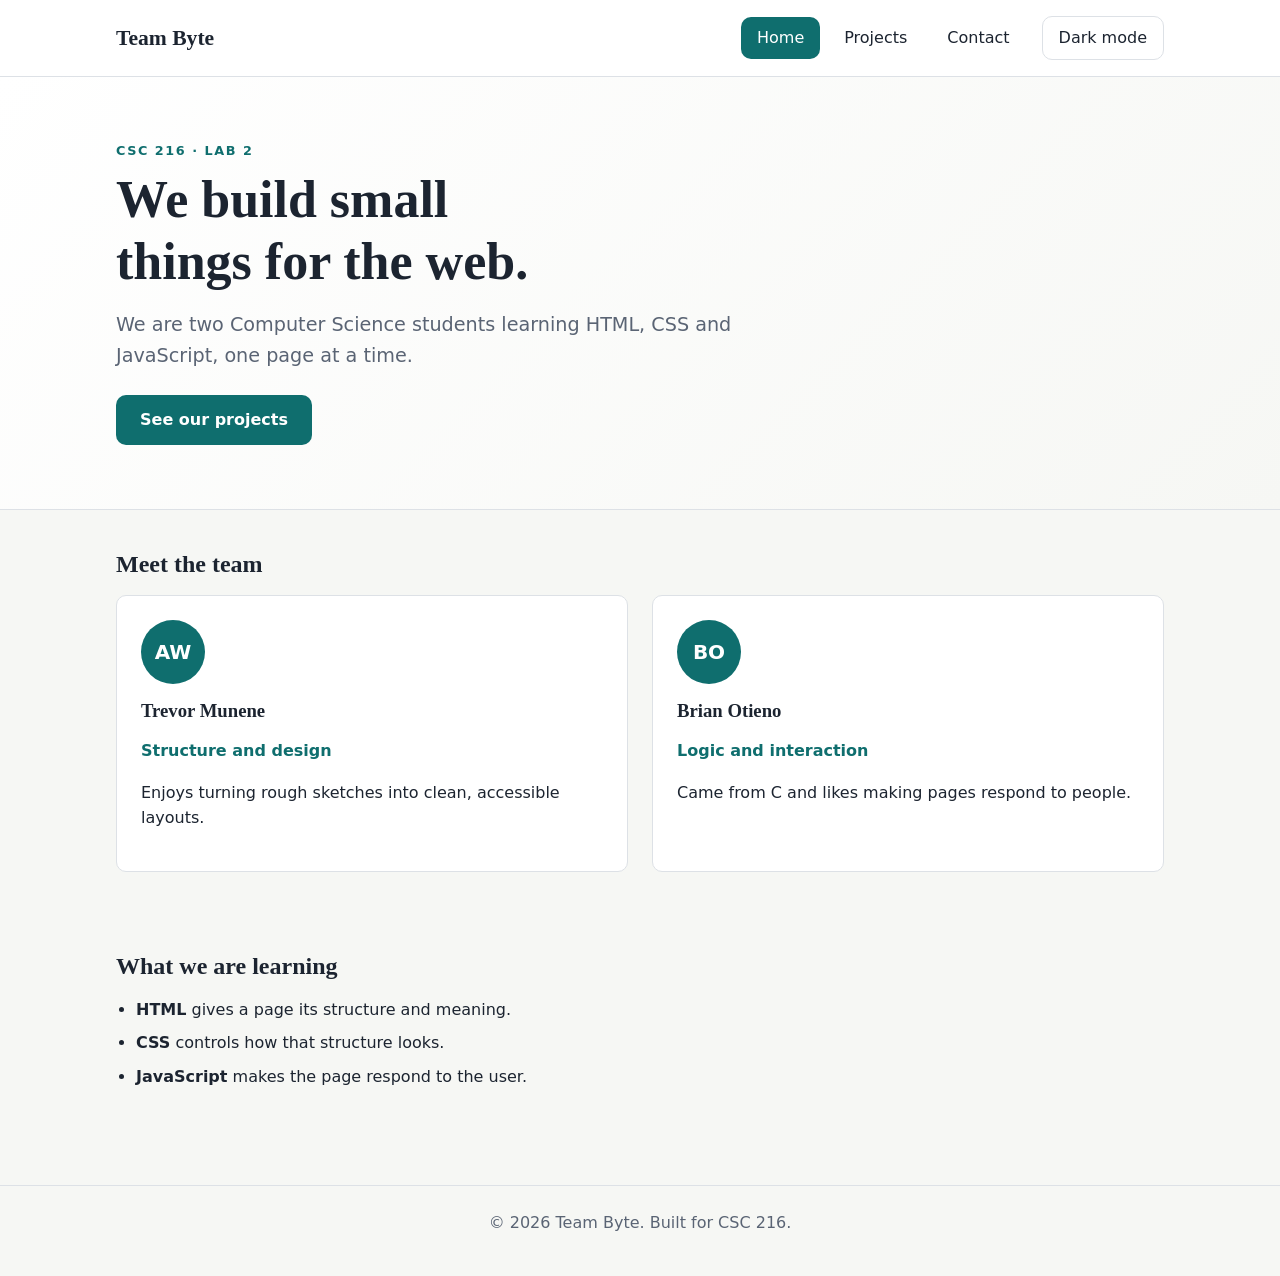
==== index.html @ 0a43c75d "set up the project" ====
<!doctype html>
<html lang="en">
  <head>
    <meta charset="UTF-8" />
    <meta name="viewport" content="width=device-width, initial-scale=1.0" />
    <meta
      name="description"
      content="Team Byte: a CSC 216 web development pair."
    />
    <title>Home | Team Byte</title>
    <link rel="stylesheet" href="css/styles.css" />
    <script src="js/script.js" defer></script>
  </head>
  <body>
    <a class="skip-link" href="#main">Skip to main content</a>

    <header class="site-header">
      <div class="container header-inner">
        <a class="logo" href="index.html">Team Byte</a>
        <button
          class="nav-toggle"
          type="button"
          aria-expanded="false"
          aria-controls="site-nav"
        >
          Menu
        </button>
        <nav id="site-nav" class="site-nav" aria-label="Main">
          <ul>
            <li><a href="index.html" aria-current="page">Home</a></li>
            <li><a href="project.html">Projects</a></li>
            <li><a href="contact.html">Contact</a></li>
          </ul>
        </nav>
        <button class="theme-toggle" type="button" aria-pressed="false">
          Dark mode
        </button>
      </div>
    </header>

    <main id="main">
      <section class="hero">
        <div class="container">
          <p class="eyebrow">CSC 216 · Lab 2</p>
          <h1>We build small things for the web.</h1>
          <p class="lead">
            We are two Computer Science students learning HTML, CSS and
            JavaScript, one page at a time.
          </p>
          <a class="button" href="project.html">See our projects</a>
        </div>
      </section>

      <section class="container section" aria-labelledby="team-heading">
        <h2 id="team-heading">Meet the team</h2>
        <div class="team-grid">
          <article class="card">
            <div class="avatar" aria-hidden="true">AW</div>
            <h3>Trevor Munene</h3>
            <p class="role">Structure and design</p>
            <p>Enjoys turning rough sketches into clean, accessible layouts.</p>
          </article>
          <article class="card">
            <div class="avatar" aria-hidden="true">BO</div>
            <h3>Brian Otieno</h3>
            <p class="role">Logic and interaction</p>
            <p>Came from C and likes making pages respond to people.</p>
          </article>
        </div>
      </section>

      <section class="container section" aria-labelledby="learning-heading">
        <h2 id="learning-heading">What we are learning</h2>
        <ul class="skill-list">
          <li><strong>HTML</strong> gives a page its structure and meaning.</li>
          <li><strong>CSS</strong> controls how that structure looks.</li>
          <li>
            <strong>JavaScript</strong> makes the page respond to the user.
          </li>
        </ul>
      </section>
    </main>

    <footer class="site-footer">
      <div class="container">
        <p>© <span id="year">2026</span> Team Byte. Built for CSC 216.</p>
      </div>
    </footer>
  </body>
</html>
---- css/styles.css ----
/* =====================================================
   Team website stylesheet (CSC 216, Lab 2)
   One file styles every page on the site.
   ===================================================== */

/* ---------- 1. Design tokens ---------- */
:root {
  --color-bg: #f6f7f4;
  --color-surface: #ffffff;
  --color-text: #1c2430;
  --color-muted: #5a6474;
  --color-primary: #0f6e6e;
  --color-primary-dark: #0a5050;
  --color-on-primary: #ffffff;
  --color-border: #dde1e6;
  --color-error: #b3261e;
  --color-success: #1e7b3a;

  --font-body: system-ui, -apple-system, "Segoe UI", Roboto, Arial, sans-serif;
  --font-heading: Georgia, "Times New Roman", serif;

  --space-1: 0.5rem;
  --space-2: 1rem;
  --space-3: 1.5rem;
  --space-4: 2.5rem;
  --space-5: 4rem;

  --radius: 10px;
  --max-width: 1080px;
}

body.dark {
  --color-bg: #11161d;
  --color-surface: #1a212b;
  --color-text: #e7ebf0;
  --color-muted: #a2abb9;
  --color-primary: #4fc1c1;
  --color-primary-dark: #83d8d8;
  --color-on-primary: #0b1f1f;
  --color-border: #2b3340;
  --color-error: #ff8a80;
  --color-success: #7ddc97;
  color-scheme: dark;
}

/* ---------- 2. Base and reset ---------- */
*,
*::before,
*::after {
  box-sizing: border-box;
}

body {
  margin: 0;
  font-family: var(--font-body);
  font-size: 1rem;
  line-height: 1.6;
  color: var(--color-text);
  background-color: var(--color-bg);
  transition:
    background-color 0.3s ease,
    color 0.3s ease;
}

h1,
h2,
h3 {
  font-family: var(--font-heading);
  line-height: 1.2;
  margin: 0 0 var(--space-2);
}

p {
  margin: 0 0 var(--space-2);
}

a {
  color: var(--color-primary);
}

a:hover {
  color: var(--color-primary-dark);
}

img {
  max-width: 100%;
  display: block;
}

:focus-visible {
  outline: 3px solid var(--color-primary);
  outline-offset: 3px;
}

/* ---------- 3. Layout helpers ---------- */
.container {
  width: 100%;
  max-width: var(--max-width);
  margin-inline: auto;
  padding-inline: var(--space-2);
}

.section {
  padding-block: var(--space-4);
}

.skip-link {
  position: absolute;
  top: -4rem;
  left: var(--space-2);
  z-index: 100;
  padding: var(--space-1) var(--space-2);
  border-radius: var(--radius);
  background-color: var(--color-primary);
  color: var(--color-on-primary);
}

.skip-link:focus {
  top: var(--space-2);
}

/* ---------- 4. Header and navigation ---------- */
.site-header {
  position: sticky;
  top: 0;
  z-index: 10;
  background-color: var(--color-surface);
  border-bottom: 1px solid var(--color-border);
}

.header-inner {
  display: flex;
  flex-wrap: wrap;
  align-items: center;
  gap: var(--space-2);
  padding-block: var(--space-2);
}

.logo {
  margin-right: auto;
  font-family: var(--font-heading);
  font-size: 1.35rem;
  font-weight: 700;
  color: var(--color-text);
  text-decoration: none;
}

.site-nav ul {
  display: flex;
  gap: var(--space-1);
  margin: 0;
  padding: 0;
  list-style: none;
}

.site-nav a {
  display: block;
  padding: var(--space-1) var(--space-2);
  border-radius: var(--radius);
  color: var(--color-text);
  font-weight: 500;
  text-decoration: none;
}

.site-nav a:hover {
  background-color: var(--color-bg);
}

.site-nav a[aria-current="page"] {
  background-color: var(--color-primary);
  color: var(--color-on-primary);
}

.nav-toggle,
.theme-toggle {
  padding: var(--space-1) var(--space-2);
  border: 1px solid var(--color-border);
  border-radius: var(--radius);
  background-color: transparent;
  color: var(--color-text);
  font: inherit;
  cursor: pointer;
}

.theme-toggle[aria-pressed="true"] {
  border-color: var(--color-primary);
  color: var(--color-primary);
}

.nav-toggle {
  display: none;
}

/* ---------- 5. Buttons and hero ---------- */
.button {
  display: inline-block;
  padding: 0.75rem 1.5rem;
  border: none;
  border-radius: var(--radius);
  background-color: var(--color-primary);
  color: var(--color-on-primary);
  font: inherit;
  font-weight: 600;
  text-decoration: none;
  cursor: pointer;
  transition:
    background-color 0.2s ease,
    transform 0.2s ease;
}

.button:hover {
  background-color: var(--color-primary-dark);
  color: var(--color-on-primary);
  transform: translateY(-2px);
}

.hero {
  padding-block: var(--space-5);
  background: linear-gradient(135deg, var(--color-surface), var(--color-bg));
  border-bottom: 1px solid var(--color-border);
}

.hero h1 {
  max-width: 18ch;
  font-size: clamp(2rem, 5vw, 3.25rem);
}

.eyebrow {
  margin-bottom: var(--space-1);
  color: var(--color-primary);
  font-size: 0.8rem;
  font-weight: 700;
  letter-spacing: 0.12em;
  text-transform: uppercase;
}

.lead {
  max-width: 55ch;
  margin-bottom: var(--space-3);
  color: var(--color-muted);
  font-size: 1.2rem;
}

/* ---------- 6. Cards and grids ---------- */
.team-grid,
.project-grid {
  display: grid;
  grid-template-columns: repeat(auto-fit, minmax(260px, 1fr));
  gap: var(--space-3);
}

.card {
  padding: var(--space-3);
  border: 1px solid var(--color-border);
  border-radius: var(--radius);
  background-color: var(--color-surface);
}

.avatar {
  display: grid;
  place-items: center;
  width: 64px;
  height: 64px;
  margin-bottom: var(--space-2);
  border-radius: 50%;
  background-color: var(--color-primary);
  color: var(--color-on-primary);
  font-size: 1.25rem;
  font-weight: 700;
}

.role {
  color: var(--color-primary);
  font-weight: 600;
}

.skill-list {
  padding-left: 1.25rem;
}

.skill-list li {
  margin-bottom: var(--space-1);
}

/* ---------- 7. Projects page ---------- */
.filters {
  display: flex;
  flex-wrap: wrap;
  gap: var(--space-1);
  margin-bottom: var(--space-2);
}

.filter-btn {
  padding: 0.4rem 1rem;
  border: 1px solid var(--color-border);
  border-radius: 999px;
  background-color: var(--color-surface);
  color: var(--color-text);
  font: inherit;
  cursor: pointer;
}

.filter-btn[aria-pressed="true"] {
  border-color: var(--color-primary);
  background-color: var(--color-primary);
  color: var(--color-on-primary);
}

.project-count {
  color: var(--color-muted);
}

.tag {
  display: inline-block;
  margin-bottom: var(--space-1);
  color: var(--color-primary);
  font-size: 0.75rem;
  font-weight: 700;
  letter-spacing: 0.06em;
  text-transform: uppercase;
}

/* ---------- 8. Contact form ---------- */
.contact-form {
  max-width: 560px;
  padding-bottom: var(--space-4);
}

.field {
  margin-bottom: var(--space-3);
}

label {
  display: block;
  margin-bottom: 0.35rem;
  font-weight: 600;
}

input,
select,
textarea {
  width: 100%;
  padding: 0.65rem 0.8rem;
  border: 1px solid var(--color-border);
  border-radius: var(--radius);
  background-color: var(--color-surface);
  color: var(--color-text);
  font: inherit;
}

input:focus,
select:focus,
textarea:focus {
  border-color: var(--color-primary);
}

input[aria-invalid="true"],
textarea[aria-invalid="true"] {
  border-color: var(--color-error);
}

.hint,
.error {
  margin: 0.35rem 0 0;
  font-size: 0.9rem;
}

.hint {
  color: var(--color-muted);
}

.error {
  min-height: 1.4em;
  color: var(--color-error);
}

.form-status {
  margin-top: var(--space-2);
  color: var(--color-success);
  font-weight: 600;
}

/* ---------- 9. Footer ---------- */
.site-footer {
  margin-top: var(--space-4);
  padding-block: var(--space-3);
  border-top: 1px solid var(--color-border);
  color: var(--color-muted);
  text-align: center;
}

/* ---------- 10. Small screens ---------- */
@media (max-width: 700px) {
  .nav-toggle {
    display: inline-block;
  }

  .site-nav {
    display: none;
    order: 3;
    width: 100%;
  }

  .site-nav.open {
    display: block;
  }

  .site-nav ul {
    flex-direction: column;
  }

  .section {
    padding-block: var(--space-3);
  }
}

/* ---------- 11. Respect reduced-motion preferences ---------- */
@media (prefers-reduced-motion: reduce) {
  *,
  *::before,
  *::after {
    transition: none !important;
  }
}
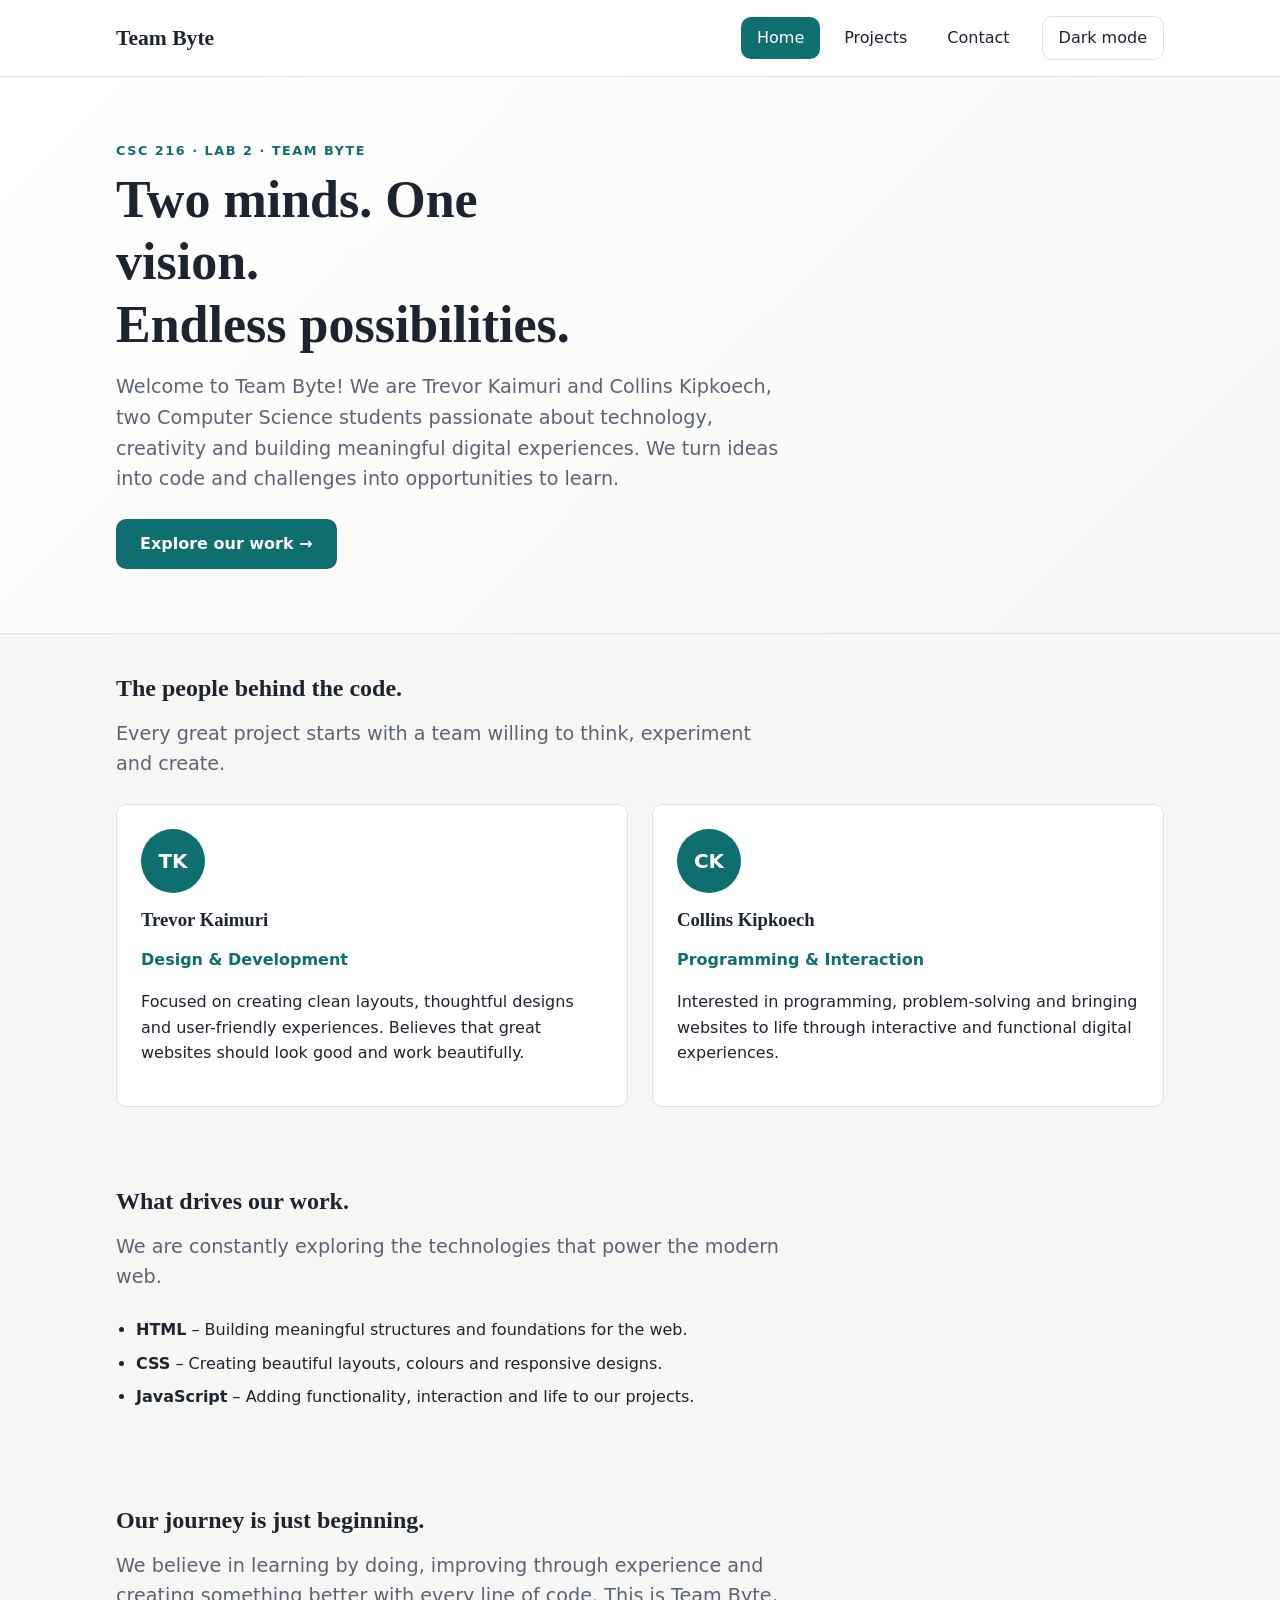
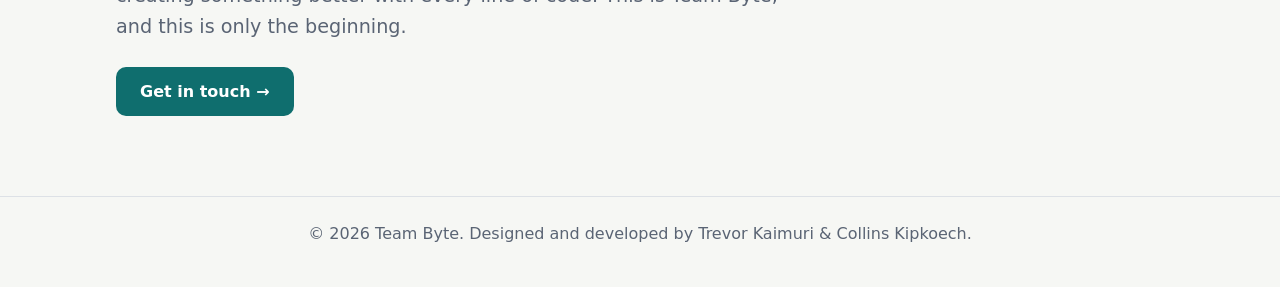
==== commit 94229a3d: "Personalize Team Byte website" ====
--- a/index.html
+++ b/index.html
@@ -1,3 +1,4 @@
+
 <!doctype html>
 <html lang="en">
   <head>
@@ -5,18 +6,20 @@
     <meta name="viewport" content="width=device-width, initial-scale=1.0" />
     <meta
       name="description"
-      content="Team Byte: a CSC 216 web development pair."
+      content="Team Byte - The creative web development journey of Trevor Kaimuri and Collins Kipkoech."
     />
     <title>Home | Team Byte</title>
     <link rel="stylesheet" href="css/styles.css" />
     <script src="js/script.js" defer></script>
   </head>
+
   <body>
     <a class="skip-link" href="#main">Skip to main content</a>
 
     <header class="site-header">
       <div class="container header-inner">
         <a class="logo" href="index.html">Team Byte</a>
+
         <button
           class="nav-toggle"
           type="button"
@@ -25,6 +28,7 @@
         >
           Menu
         </button>
+
         <nav id="site-nav" class="site-nav" aria-label="Main">
           <ul>
             <li><a href="index.html" aria-current="page">Home</a></li>
@@ -32,6 +36,7 @@
             <li><a href="contact.html">Contact</a></li>
           </ul>
         </nav>
+
         <button class="theme-toggle" type="button" aria-pressed="false">
           Dark mode
         </button>
@@ -39,52 +44,139 @@
     </header>
 
     <main id="main">
+
+      <!-- HERO SECTION -->
       <section class="hero">
         <div class="container">
-          <p class="eyebrow">CSC 216 · Lab 2</p>
-          <h1>We build small things for the web.</h1>
+
+          <p class="eyebrow">CSC 216 · LAB 2 · TEAM BYTE</p>
+
+          <h1>
+            Two minds. One vision.
+            <br />
+            Endless possibilities.
+          </h1>
+
           <p class="lead">
-            We are two Computer Science students learning HTML, CSS and
-            JavaScript, one page at a time.
+            Welcome to Team Byte! We are Trevor Kaimuri and Collins
+            Kipkoech, two Computer Science students passionate about
+            technology, creativity and building meaningful digital
+            experiences. We turn ideas into code and challenges into
+            opportunities to learn.
           </p>
-          <a class="button" href="project.html">See our projects</a>
+
+          <a class="button" href="project.html">
+            Explore our work →
+          </a>
+
         </div>
       </section>
 
-      <section class="container section" aria-labelledby="team-heading">
-        <h2 id="team-heading">Meet the team</h2>
+      <!-- TEAM SECTION -->
+      <section
+        class="container section"
+        aria-labelledby="team-heading"
+      >
+        <h2 id="team-heading">The people behind the code.</h2>
+
+        <p class="lead">
+          Every great project starts with a team willing to think,
+          experiment and create.
+        </p>
+
         <div class="team-grid">
+
           <article class="card">
-            <div class="avatar" aria-hidden="true">AW</div>
-            <h3>Trevor Munene</h3>
-            <p class="role">Structure and design</p>
-            <p>Enjoys turning rough sketches into clean, accessible layouts.</p>
+            <div class="avatar" aria-hidden="true">TK</div>
+
+            <h3>Trevor Kaimuri</h3>
+
+            <p class="role">Design & Development</p>
+
+            <p>
+              Focused on creating clean layouts, thoughtful designs
+              and user-friendly experiences. Believes that great
+              websites should look good and work beautifully.
+            </p>
           </article>
+
           <article class="card">
-            <div class="avatar" aria-hidden="true">BO</div>
-            <h3>Brian Otieno</h3>
-            <p class="role">Logic and interaction</p>
-            <p>Came from C and likes making pages respond to people.</p>
+            <div class="avatar" aria-hidden="true">CK</div>
+
+            <h3>Collins Kipkoech</h3>
+
+            <p class="role">Programming & Interaction</p>
+
+            <p>
+              Interested in programming, problem-solving and bringing
+              websites to life through interactive and functional
+              digital experiences.
+            </p>
           </article>
+
         </div>
       </section>
 
-      <section class="container section" aria-labelledby="learning-heading">
-        <h2 id="learning-heading">What we are learning</h2>
+      <!-- SKILLS SECTION -->
+      <section
+        class="container section"
+        aria-labelledby="learning-heading"
+      >
+        <h2 id="learning-heading">What drives our work.</h2>
+
+        <p class="lead">
+          We are constantly exploring the technologies that power
+          the modern web.
+        </p>
+
         <ul class="skill-list">
-          <li><strong>HTML</strong> gives a page its structure and meaning.</li>
-          <li><strong>CSS</strong> controls how that structure looks.</li>
+
           <li>
-            <strong>JavaScript</strong> makes the page respond to the user.
+            <strong>HTML</strong>
+            – Building meaningful structures and foundations
+            for the web.
           </li>
+
+          <li>
+            <strong>CSS</strong>
+            – Creating beautiful layouts, colours and responsive designs.
+          </li>
+
+          <li>
+            <strong>JavaScript</strong>
+            – Adding functionality, interaction and life to our projects.
+          </li>
+
         </ul>
       </section>
+
+      <!-- CLOSING SECTION -->
+      <section class="container section">
+        <h2>Our journey is just beginning.</h2>
+
+        <p class="lead">
+          We believe in learning by doing, improving through experience
+          and creating something better with every line of code.
+          This is Team Byte, and this is only the beginning.
+        </p>
+
+        <a class="button" href="contact.html">
+          Get in touch →
+        </a>
+      </section>
+
     </main>
 
     <footer class="site-footer">
       <div class="container">
-        <p>© <span id="year">2026</span> Team Byte. Built for CSC 216.</p>
+        <p>
+          © <span id="year">2026</span> Team Byte.
+          Designed and developed by Trevor Kaimuri & Collins Kipkoech.
+        </p>
       </div>
     </footer>
+
   </body>
 </html>
+
+
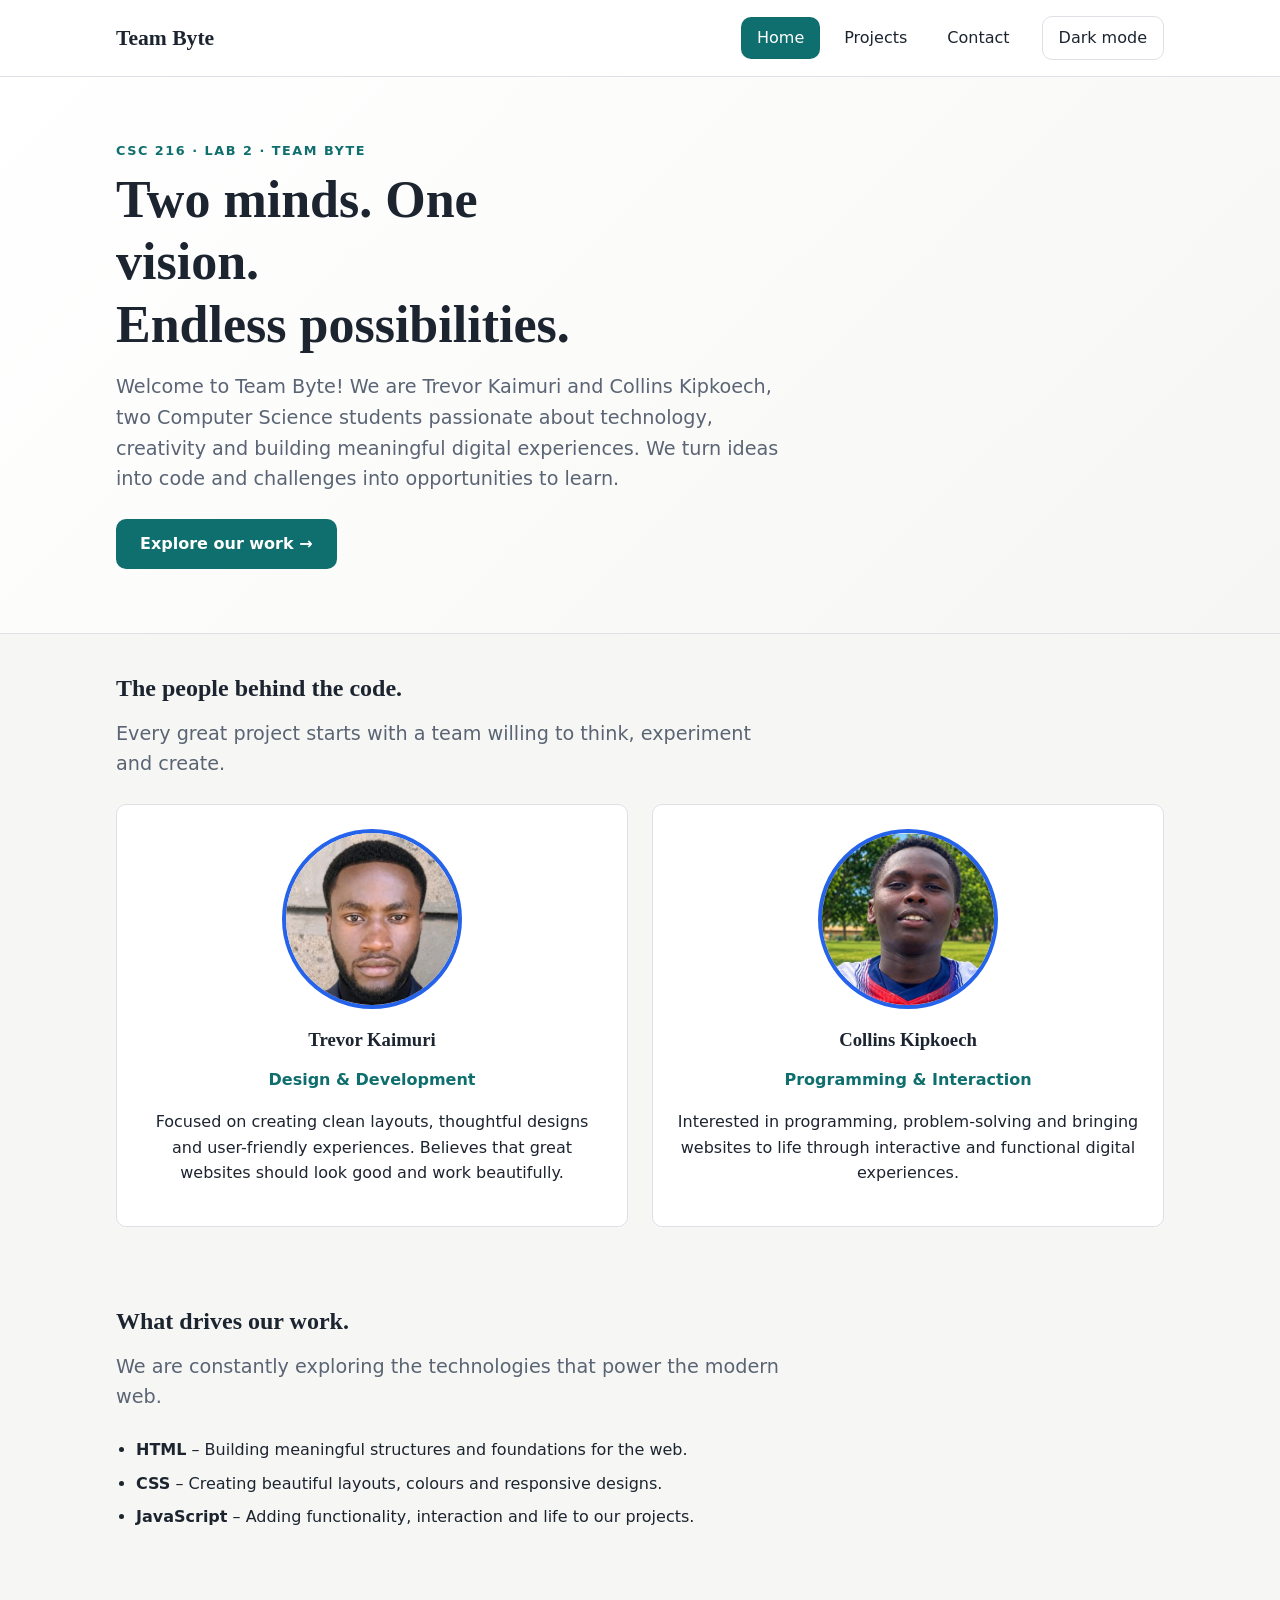
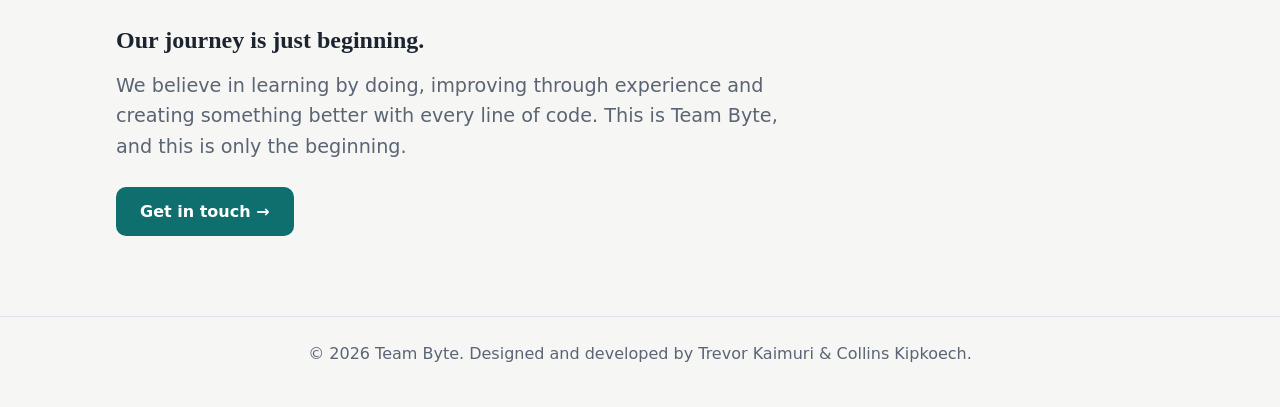
==== commit 343cfdfb: "Add team member photographs" ====
--- a/index.html
+++ b/index.html
@@ -1,182 +1,233 @@
 
 <!doctype html>
 <html lang="en">
-  <head>
-    <meta charset="UTF-8" />
-    <meta name="viewport" content="width=device-width, initial-scale=1.0" />
-    <meta
-      name="description"
-      content="Team Byte - The creative web development journey of Trevor Kaimuri and Collins Kipkoech."
-    />
-    <title>Home | Team Byte</title>
-    <link rel="stylesheet" href="css/styles.css" />
-    <script src="js/script.js" defer></script>
-  </head>
-
-  <body>
-    <a class="skip-link" href="#main">Skip to main content</a>
-
-    <header class="site-header">
-      <div class="container header-inner">
-        <a class="logo" href="index.html">Team Byte</a>
-
-        <button
-          class="nav-toggle"
-          type="button"
-          aria-expanded="false"
-          aria-controls="site-nav"
-        >
-          Menu
-        </button>
-
-        <nav id="site-nav" class="site-nav" aria-label="Main">
-          <ul>
-            <li><a href="index.html" aria-current="page">Home</a></li>
-            <li><a href="project.html">Projects</a></li>
-            <li><a href="contact.html">Contact</a></li>
-          </ul>
-        </nav>
-
-        <button class="theme-toggle" type="button" aria-pressed="false">
-          Dark mode
-        </button>
+<head>
+  <meta charset="UTF-8" />
+  <meta name="viewport" content="width=device-width, initial-scale=1.0" />
+
+  <meta
+    name="description"
+    content="Team Byte - The creative web development journey of Trevor Kaimuri and Collins Kipkoech."
+  />
+
+  <title>Home | Team Byte</title>
+
+  <link rel="stylesheet" href="css/styles.css" />
+  <script src="js/script.js" defer></script>
+</head>
+
+<body>
+
+  <a class="skip-link" href="#main">Skip to main content</a>
+
+  <!-- HEADER -->
+  <header class="site-header">
+    <div class="container header-inner">
+
+      <a class="logo" href="index.html">Team Byte</a>
+
+      <button
+        class="nav-toggle"
+        type="button"
+        aria-expanded="false"
+        aria-controls="site-nav"
+      >
+        Menu
+      </button>
+
+      <nav id="site-nav" class="site-nav" aria-label="Main">
+        <ul>
+          <li><a href="index.html" aria-current="page">Home</a></li>
+          <li><a href="project.html">Projects</a></li>
+          <li><a href="contact.html">Contact</a></li>
+        </ul>
+      </nav>
+
+      <button class="theme-toggle" type="button" aria-pressed="false">
+        Dark mode
+      </button>
+
+    </div>
+  </header>
+
+  <main id="main">
+
+    <!-- HERO SECTION -->
+    <section class="hero">
+      <div class="container">
+
+        <p class="eyebrow">CSC 216 · LAB 2 · TEAM BYTE</p>
+
+        <h1>
+          Two minds. One vision.
+          <br />
+          Endless possibilities.
+        </h1>
+
+        <p class="lead">
+          Welcome to Team Byte! We are Trevor Kaimuri and Collins
+          Kipkoech, two Computer Science students passionate about
+          technology, creativity and building meaningful digital
+          experiences. We turn ideas into code and challenges into
+          opportunities to learn.
+        </p>
+
+        <a class="button" href="project.html">
+          Explore our work →
+        </a>
+
       </div>
-    </header>
-
-    <main id="main">
-
-      <!-- HERO SECTION -->
-      <section class="hero">
-        <div class="container">
-
-          <p class="eyebrow">CSC 216 · LAB 2 · TEAM BYTE</p>
-
-          <h1>
-            Two minds. One vision.
-            <br />
-            Endless possibilities.
-          </h1>
-
-          <p class="lead">
-            Welcome to Team Byte! We are Trevor Kaimuri and Collins
-            Kipkoech, two Computer Science students passionate about
-            technology, creativity and building meaningful digital
-            experiences. We turn ideas into code and challenges into
-            opportunities to learn.
+    </section>
+
+
+    <!-- TEAM SECTION -->
+    <section
+      class="container section"
+      aria-labelledby="team-heading"
+    >
+
+      <h2 id="team-heading">The people behind the code.</h2>
+
+      <p class="lead">
+        Every great project starts with a team willing to think,
+        experiment and create.
+      </p>
+
+      <div class="team-grid">
+
+        <!-- TREVOR KAIMURI -->
+        <article class="card" style="text-align: center;">
+
+          <img
+            src="trevor.jpeg"
+            alt="Trevor Kaimuri"
+            style="
+              width: 180px;
+              height: 180px;
+              object-fit: cover;
+              object-position: center top;
+              border-radius: 50%;
+              display: block;
+              margin: 0 auto 20px;
+              border: 4px solid #2563eb;
+            "
+          />
+
+          <h3>Trevor Kaimuri</h3>
+
+          <p class="role">Design & Development</p>
+
+          <p>
+            Focused on creating clean layouts, thoughtful designs
+            and user-friendly experiences. Believes that great
+            websites should look good and work beautifully.
           </p>
 
-          <a class="button" href="project.html">
-            Explore our work →
-          </a>
-
-        </div>
-      </section>
-
-      <!-- TEAM SECTION -->
-      <section
-        class="container section"
-        aria-labelledby="team-heading"
-      >
-        <h2 id="team-heading">The people behind the code.</h2>
-
-        <p class="lead">
-          Every great project starts with a team willing to think,
-          experiment and create.
-        </p>
-
-        <div class="team-grid">
-
-          <article class="card">
-            <div class="avatar" aria-hidden="true">TK</div>
-
-            <h3>Trevor Kaimuri</h3>
-
-            <p class="role">Design & Development</p>
-
-            <p>
-              Focused on creating clean layouts, thoughtful designs
-              and user-friendly experiences. Believes that great
-              websites should look good and work beautifully.
-            </p>
-          </article>
-
-          <article class="card">
-            <div class="avatar" aria-hidden="true">CK</div>
-
-            <h3>Collins Kipkoech</h3>
-
-            <p class="role">Programming & Interaction</p>
-
-            <p>
-              Interested in programming, problem-solving and bringing
-              websites to life through interactive and functional
-              digital experiences.
-            </p>
-          </article>
-
-        </div>
-      </section>
-
-      <!-- SKILLS SECTION -->
-      <section
-        class="container section"
-        aria-labelledby="learning-heading"
-      >
-        <h2 id="learning-heading">What drives our work.</h2>
-
-        <p class="lead">
-          We are constantly exploring the technologies that power
-          the modern web.
-        </p>
-
-        <ul class="skill-list">
-
-          <li>
-            <strong>HTML</strong>
-            – Building meaningful structures and foundations
-            for the web.
-          </li>
-
-          <li>
-            <strong>CSS</strong>
-            – Creating beautiful layouts, colours and responsive designs.
-          </li>
-
-          <li>
-            <strong>JavaScript</strong>
-            – Adding functionality, interaction and life to our projects.
-          </li>
-
-        </ul>
-      </section>
-
-      <!-- CLOSING SECTION -->
-      <section class="container section">
-        <h2>Our journey is just beginning.</h2>
-
-        <p class="lead">
-          We believe in learning by doing, improving through experience
-          and creating something better with every line of code.
-          This is Team Byte, and this is only the beginning.
-        </p>
-
-        <a class="button" href="contact.html">
-          Get in touch →
-        </a>
-      </section>
-
-    </main>
-
-    <footer class="site-footer">
-      <div class="container">
-        <p>
-          © <span id="year">2026</span> Team Byte.
-          Designed and developed by Trevor Kaimuri & Collins Kipkoech.
-        </p>
+        </article>
+
+
+        <!-- COLLINS KIPKOECH -->
+        <article class="card" style="text-align: center;">
+
+          <img
+            src="collins.jpeg"
+            alt="Collins Kipkoech"
+            style="
+              width: 180px;
+              height: 180px;
+              object-fit: cover;
+              object-position: center top;
+              border-radius: 50%;
+              display: block;
+              margin: 0 auto 20px;
+              border: 4px solid #2563eb;
+            "
+          />
+
+          <h3>Collins Kipkoech</h3>
+
+          <p class="role">Programming & Interaction</p>
+
+          <p>
+            Interested in programming, problem-solving and bringing
+            websites to life through interactive and functional
+            digital experiences.
+          </p>
+
+        </article>
+
       </div>
-    </footer>
-
-  </body>
+
+    </section>
+
+
+    <!-- SKILLS SECTION -->
+    <section
+      class="container section"
+      aria-labelledby="learning-heading"
+    >
+
+      <h2 id="learning-heading">What drives our work.</h2>
+
+      <p class="lead">
+        We are constantly exploring the technologies that power
+        the modern web.
+      </p>
+
+      <ul class="skill-list">
+
+        <li>
+          <strong>HTML</strong>
+          – Building meaningful structures and foundations
+          for the web.
+        </li>
+
+        <li>
+          <strong>CSS</strong>
+          – Creating beautiful layouts, colours and responsive designs.
+        </li>
+
+        <li>
+          <strong>JavaScript</strong>
+          – Adding functionality, interaction and life to our projects.
+        </li>
+
+      </ul>
+
+    </section>
+
+
+    <!-- CLOSING SECTION -->
+    <section class="container section">
+
+      <h2>Our journey is just beginning.</h2>
+
+      <p class="lead">
+        We believe in learning by doing, improving through experience
+        and creating something better with every line of code.
+        This is Team Byte, and this is only the beginning.
+      </p>
+
+      <a class="button" href="contact.html">
+        Get in touch →
+      </a>
+
+    </section>
+
+  </main>
+
+
+  <!-- FOOTER -->
+  <footer class="site-footer">
+    <div class="container">
+
+      <p>
+        © <span id="year">2026</span> Team Byte.
+        Designed and developed by Trevor Kaimuri & Collins Kipkoech.
+      </p>
+
+    </div>
+  </footer>
+
+</body>
 </html>
-
-
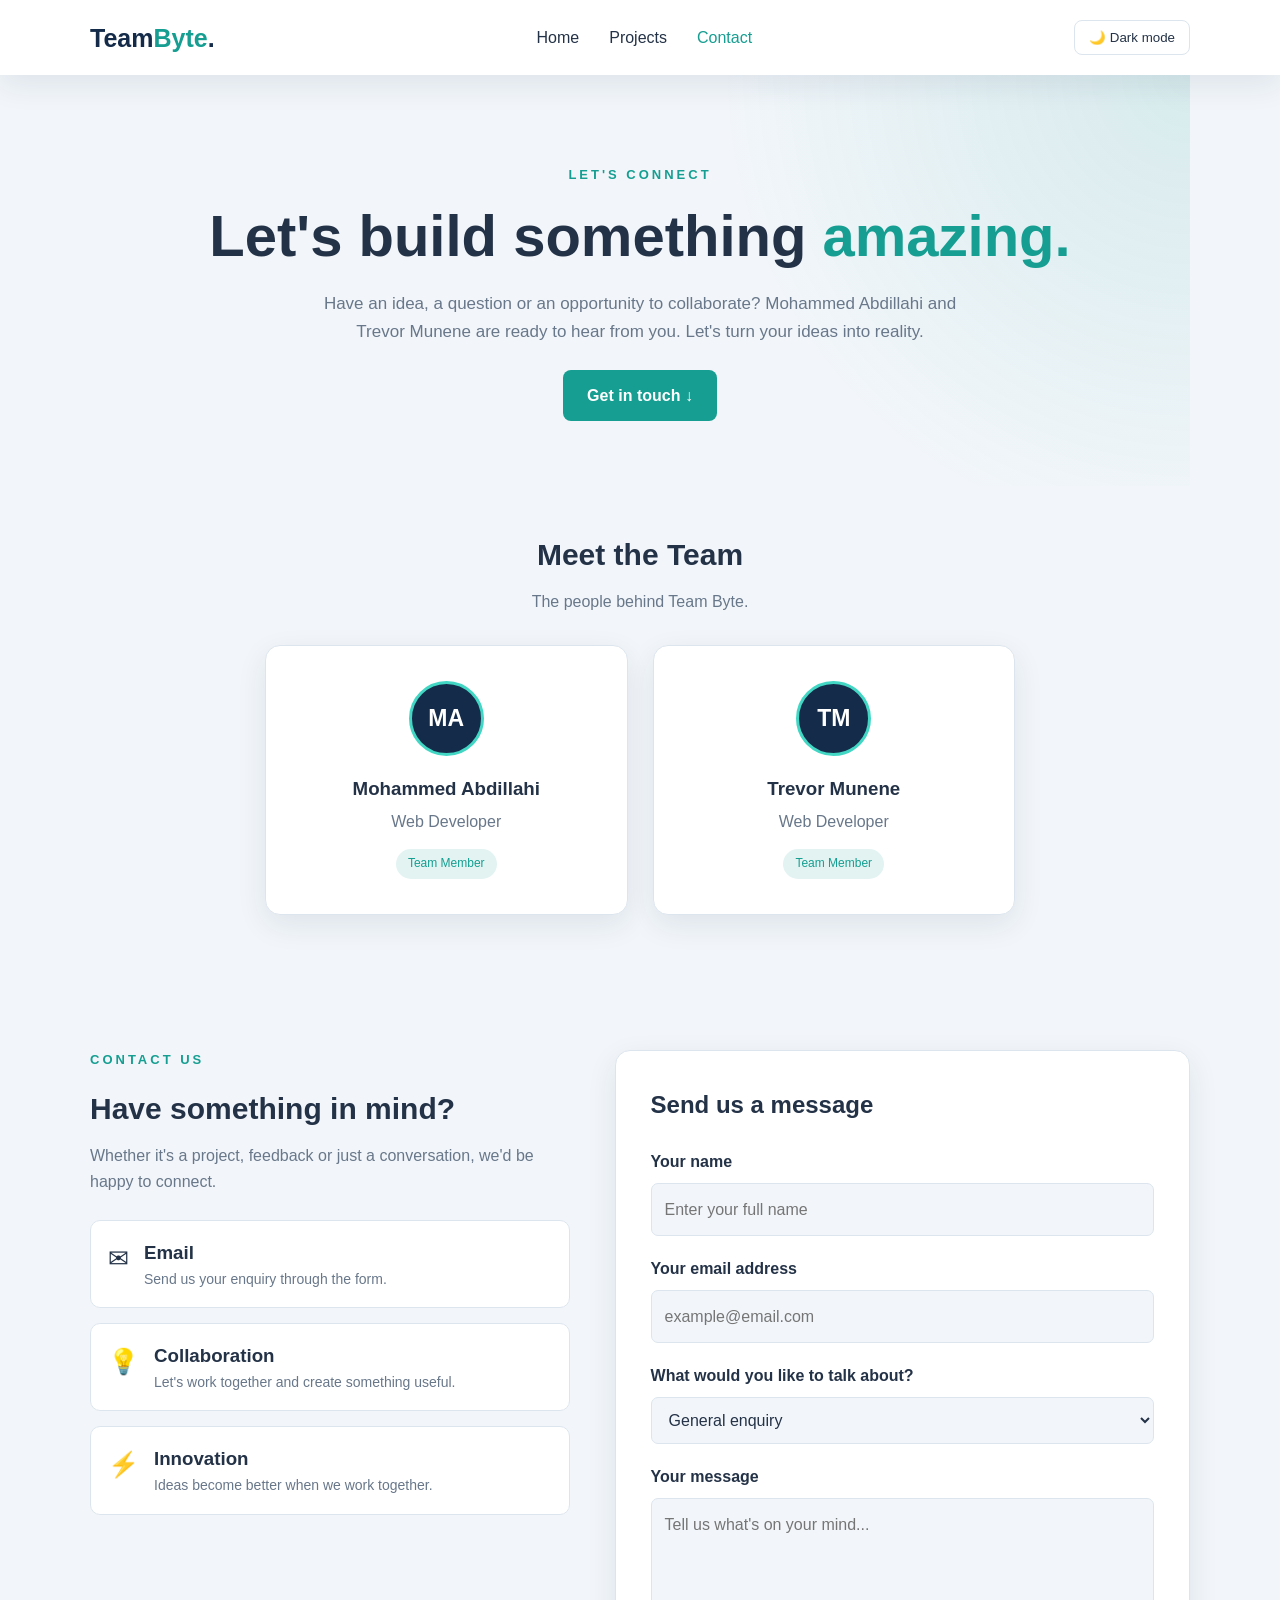
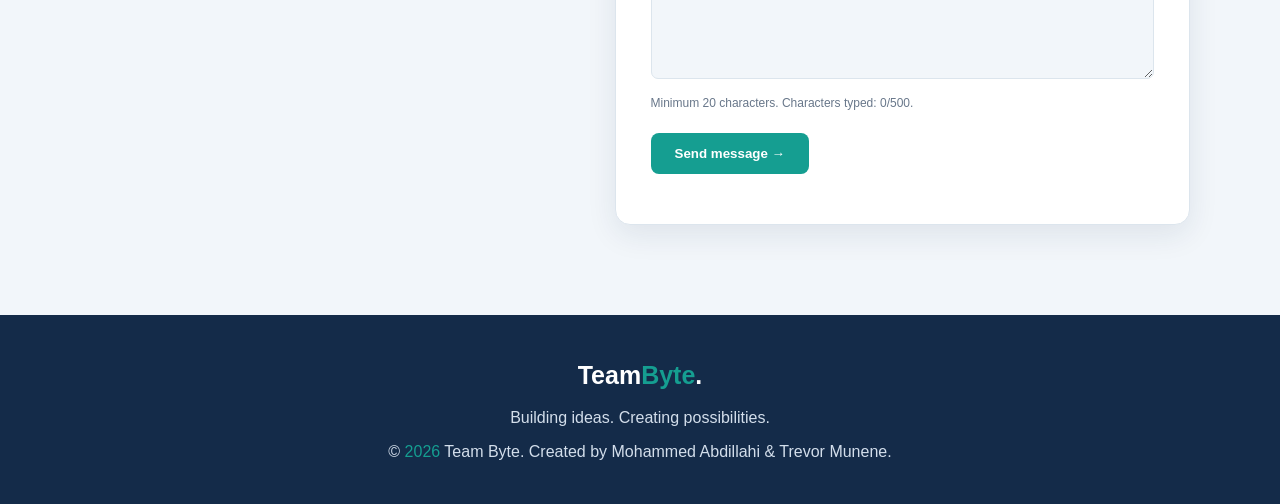
==== commit d08dadea: "Remove README file" ====
--- a/index.html
+++ b/index.html
@@ -4,13 +4,9 @@
 <head>
   <meta charset="UTF-8" />
   <meta name="viewport" content="width=device-width, initial-scale=1.0" />
-
-  <meta
-    name="description"
-    content="Team Byte - The creative web development journey of Trevor Kaimuri and Collins Kipkoech."
-  />
-
-  <title>Home | Team Byte</title>
+  <meta name="description" content="Contact Mohammed Abdillahi and Trevor Munene of Team Byte." />
+
+  <title>Contact | Team Byte</title>
 
   <link rel="stylesheet" href="css/styles.css" />
   <script src="js/script.js" defer></script>
@@ -18,216 +14,206 @@
 
 <body>
 
-  <a class="skip-link" href="#main">Skip to main content</a>
-
-  <!-- HEADER -->
-  <header class="site-header">
-    <div class="container header-inner">
-
-      <a class="logo" href="index.html">Team Byte</a>
-
-      <button
-        class="nav-toggle"
-        type="button"
-        aria-expanded="false"
-        aria-controls="site-nav"
-      >
-        Menu
+<a class="skip-link" href="#main">Skip to main content</a>
+
+<header class="site-header">
+  <div class="container header-inner">
+
+    <a class="logo" href="index.html">Team<span>Byte</span>.</a>
+
+    <button class="nav-toggle" type="button"
+      aria-expanded="false" aria-controls="site-nav">
+      Menu
+    </button>
+
+    <nav id="site-nav" class="site-nav" aria-label="Main">
+      <ul>
+        <li><a href="index.html">Home</a></li>
+        <li><a href="project.html">Projects</a></li>
+        <li><a href="contact.html" aria-current="page">Contact</a></li>
+      </ul>
+    </nav>
+
+    <button class="theme-toggle" type="button" aria-pressed="false">
+      🌙 Dark mode
+    </button>
+
+  </div>
+</header>
+
+<main id="main" class="container">
+
+  <section class="page-header reveal">
+    <p class="eyebrow">LET'S CONNECT</p>
+
+    <h1>Let's build something <span>amazing.</span></h1>
+
+    <p class="lead">
+      Have an idea, a question or an opportunity to collaborate?
+      Mohammed Abdillahi and Trevor Munene are ready to hear from you.
+      Let's turn your ideas into reality.
+    </p>
+
+    <a href="#contact-form" class="button">Get in touch ↓</a>
+  </section>
+
+  <section class="team-section reveal">
+
+    <h2>Meet the Team</h2>
+    <p class="section-description">
+      The people behind Team Byte.
+    </p>
+
+    <div class="team-grid">
+
+      <article class="team-card">
+        <div class="avatar">MA</div>
+        <h3>Mohammed Abdillahi</h3>
+        <p>Web Developer</p>
+        <span class="team-label">Team Member</span>
+      </article>
+
+      <article class="team-card">
+        <div class="avatar">TM</div>
+        <h3>Trevor Munene</h3>
+        <p>Web Developer</p>
+        <span class="team-label">Team Member</span>
+      </article>
+
+    </div>
+  </section>
+
+  <section class="contact-section reveal">
+
+    <div class="contact-info">
+      <p class="eyebrow">CONTACT US</p>
+      <h2>Have something in mind?</h2>
+
+      <p>
+        Whether it's a project, feedback or just a conversation,
+        we'd be happy to connect.
+      </p>
+
+      <div class="info-card">
+        <span>✉</span>
+        <div>
+          <h3>Email</h3>
+          <p>Send us your enquiry through the form.</p>
+        </div>
+      </div>
+
+      <div class="info-card">
+        <span>💡</span>
+        <div>
+          <h3>Collaboration</h3>
+          <p>Let's work together and create something useful.</p>
+        </div>
+      </div>
+
+      <div class="info-card">
+        <span>⚡</span>
+        <div>
+          <h3>Innovation</h3>
+          <p>Ideas become better when we work together.</p>
+        </div>
+      </div>
+
+    </div>
+
+    <form id="contact-form" class="contact-form" novalidate>
+
+      <h2>Send us a message</h2>
+
+      <div class="field">
+        <label for="name">Your name</label>
+        <input
+          type="text"
+          id="name"
+          name="name"
+          placeholder="Enter your full name"
+          autocomplete="name"
+          required
+          aria-describedby="name-error"
+        />
+        <p class="error" id="name-error"></p>
+      </div>
+
+      <div class="field">
+        <label for="email">Your email address</label>
+        <input
+          type="email"
+          id="email"
+          name="email"
+          placeholder="example@email.com"
+          autocomplete="email"
+          required
+          aria-describedby="email-error"
+        />
+        <p class="error" id="email-error"></p>
+      </div>
+
+      <div class="field">
+        <label for="topic">What would you like to talk about?</label>
+        <select id="topic" name="topic">
+          <option value="general">General enquiry</option>
+          <option value="collaboration">Project collaboration</option>
+          <option value="feedback">Website feedback</option>
+        </select>
+      </div>
+
+      <div class="field">
+        <label for="message">Your message</label>
+
+        <textarea
+          id="message"
+          name="message"
+          rows="6"
+          placeholder="Tell us what's on your mind..."
+          required
+          minlength="20"
+          maxlength="500"
+          aria-describedby="message-hint message-error"
+        ></textarea>
+
+        <p class="hint" id="message-hint">
+          Minimum 20 characters.
+          Characters typed:
+          <span id="char-count">0</span>/500.
+        </p>
+
+        <p class="error" id="message-error"></p>
+      </div>
+
+      <button class="button submit-button" type="submit">
+        Send message →
       </button>
 
-      <nav id="site-nav" class="site-nav" aria-label="Main">
-        <ul>
-          <li><a href="index.html" aria-current="page">Home</a></li>
-          <li><a href="project.html">Projects</a></li>
-          <li><a href="contact.html">Contact</a></li>
-        </ul>
-      </nav>
-
-      <button class="theme-toggle" type="button" aria-pressed="false">
-        Dark mode
-      </button>
-
-    </div>
-  </header>
-
-  <main id="main">
-
-    <!-- HERO SECTION -->
-    <section class="hero">
-      <div class="container">
-
-        <p class="eyebrow">CSC 216 · LAB 2 · TEAM BYTE</p>
-
-        <h1>
-          Two minds. One vision.
-          <br />
-          Endless possibilities.
-        </h1>
-
-        <p class="lead">
-          Welcome to Team Byte! We are Trevor Kaimuri and Collins
-          Kipkoech, two Computer Science students passionate about
-          technology, creativity and building meaningful digital
-          experiences. We turn ideas into code and challenges into
-          opportunities to learn.
-        </p>
-
-        <a class="button" href="project.html">
-          Explore our work →
-        </a>
-
-      </div>
-    </section>
-
-
-    <!-- TEAM SECTION -->
-    <section
-      class="container section"
-      aria-labelledby="team-heading"
-    >
-
-      <h2 id="team-heading">The people behind the code.</h2>
-
-      <p class="lead">
-        Every great project starts with a team willing to think,
-        experiment and create.
-      </p>
-
-      <div class="team-grid">
-
-        <!-- TREVOR KAIMURI -->
-        <article class="card" style="text-align: center;">
-
-          <img
-            src="trevor.jpeg"
-            alt="Trevor Kaimuri"
-            style="
-              width: 180px;
-              height: 180px;
-              object-fit: cover;
-              object-position: center top;
-              border-radius: 50%;
-              display: block;
-              margin: 0 auto 20px;
-              border: 4px solid #2563eb;
-            "
-          />
-
-          <h3>Trevor Kaimuri</h3>
-
-          <p class="role">Design & Development</p>
-
-          <p>
-            Focused on creating clean layouts, thoughtful designs
-            and user-friendly experiences. Believes that great
-            websites should look good and work beautifully.
-          </p>
-
-        </article>
-
-
-        <!-- COLLINS KIPKOECH -->
-        <article class="card" style="text-align: center;">
-
-          <img
-            src="collins.jpeg"
-            alt="Collins Kipkoech"
-            style="
-              width: 180px;
-              height: 180px;
-              object-fit: cover;
-              object-position: center top;
-              border-radius: 50%;
-              display: block;
-              margin: 0 auto 20px;
-              border: 4px solid #2563eb;
-            "
-          />
-
-          <h3>Collins Kipkoech</h3>
-
-          <p class="role">Programming & Interaction</p>
-
-          <p>
-            Interested in programming, problem-solving and bringing
-            websites to life through interactive and functional
-            digital experiences.
-          </p>
-
-        </article>
-
-      </div>
-
-    </section>
-
-
-    <!-- SKILLS SECTION -->
-    <section
-      class="container section"
-      aria-labelledby="learning-heading"
-    >
-
-      <h2 id="learning-heading">What drives our work.</h2>
-
-      <p class="lead">
-        We are constantly exploring the technologies that power
-        the modern web.
-      </p>
-
-      <ul class="skill-list">
-
-        <li>
-          <strong>HTML</strong>
-          – Building meaningful structures and foundations
-          for the web.
-        </li>
-
-        <li>
-          <strong>CSS</strong>
-          – Creating beautiful layouts, colours and responsive designs.
-        </li>
-
-        <li>
-          <strong>JavaScript</strong>
-          – Adding functionality, interaction and life to our projects.
-        </li>
-
-      </ul>
-
-    </section>
-
-
-    <!-- CLOSING SECTION -->
-    <section class="container section">
-
-      <h2>Our journey is just beginning.</h2>
-
-      <p class="lead">
-        We believe in learning by doing, improving through experience
-        and creating something better with every line of code.
-        This is Team Byte, and this is only the beginning.
-      </p>
-
-      <a class="button" href="contact.html">
-        Get in touch →
-      </a>
-
-    </section>
-
-  </main>
-
-
-  <!-- FOOTER -->
-  <footer class="site-footer">
-    <div class="container">
-
-      <p>
-        © <span id="year">2026</span> Team Byte.
-        Designed and developed by Trevor Kaimuri & Collins Kipkoech.
-      </p>
-
-    </div>
-  </footer>
+      <p id="form-status" class="form-status" role="status"></p>
+
+    </form>
+
+  </section>
+
+</main>
+
+<button id="back-to-top" aria-label="Back to top" title="Back to top">
+  ↑
+</button>
+
+<footer class="site-footer">
+  <div class="container">
+    <h3>Team<span>Byte</span>.</h3>
+
+    <p>
+      Building ideas. Creating possibilities.
+    </p>
+
+    <p>
+      © <span id="year">2026</span> Team Byte.
+      Created by Mohammed Abdillahi & Trevor Munene.
+    </p>
+  </div>
+</footer>
 
 </body>
 </html>
--- a/css/styles.css
+++ b/css/styles.css
@@ -1,403 +1,414 @@
-/* =====================================================
-   Team website stylesheet (CSC 216, Lab 2)
-   One file styles every page on the site.
-   ===================================================== */
-
-/* ---------- 1. Design tokens ---------- */
+
 :root {
-  --color-bg: #f6f7f4;
-  --color-surface: #ffffff;
-  --color-text: #1c2430;
-  --color-muted: #5a6474;
-  --color-primary: #0f6e6e;
-  --color-primary-dark: #0a5050;
-  --color-on-primary: #ffffff;
-  --color-border: #dde1e6;
-  --color-error: #b3261e;
-  --color-success: #1e7b3a;
-
-  --font-body: system-ui, -apple-system, "Segoe UI", Roboto, Arial, sans-serif;
-  --font-heading: Georgia, "Times New Roman", serif;
-
-  --space-1: 0.5rem;
-  --space-2: 1rem;
-  --space-3: 1.5rem;
-  --space-4: 2.5rem;
-  --space-5: 4rem;
-
-  --radius: 10px;
-  --max-width: 1080px;
+  --primary: #142b49;
+  --secondary: #159e91;
+  --accent: #42d6c4;
+  --background: #f2f6fa;
+  --surface: #ffffff;
+  --text: #243247;
+  --muted: #68778a;
+  --border: #dce5ed;
+  --shadow: 0 10px 30px rgba(20, 43, 73, 0.09);
 }
 
 body.dark {
-  --color-bg: #11161d;
-  --color-surface: #1a212b;
-  --color-text: #e7ebf0;
-  --color-muted: #a2abb9;
-  --color-primary: #4fc1c1;
-  --color-primary-dark: #83d8d8;
-  --color-on-primary: #0b1f1f;
-  --color-border: #2b3340;
-  --color-error: #ff8a80;
-  --color-success: #7ddc97;
-  color-scheme: dark;
-}
-
-/* ---------- 2. Base and reset ---------- */
-*,
-*::before,
-*::after {
+  --background: #101b2b;
+  --surface: #19283b;
+  --text: #edf5ff;
+  --muted: #a7b5c6;
+  --border: #304258;
+  --primary: #0c1727;
+}
+
+* {
   box-sizing: border-box;
+  margin: 0;
+  padding: 0;
+}
+
+html {
+  scroll-behavior: smooth;
 }
 
 body {
-  margin: 0;
-  font-family: var(--font-body);
-  font-size: 1rem;
+  font-family: Arial, sans-serif;
+  background: var(--background);
+  color: var(--text);
   line-height: 1.6;
-  color: var(--color-text);
-  background-color: var(--color-bg);
-  transition:
-    background-color 0.3s ease,
-    color 0.3s ease;
-}
-
-h1,
-h2,
-h3 {
-  font-family: var(--font-heading);
-  line-height: 1.2;
-  margin: 0 0 var(--space-2);
-}
-
-p {
-  margin: 0 0 var(--space-2);
-}
-
-a {
-  color: var(--color-primary);
-}
-
-a:hover {
-  color: var(--color-primary-dark);
-}
-
-img {
-  max-width: 100%;
-  display: block;
-}
-
-:focus-visible {
-  outline: 3px solid var(--color-primary);
-  outline-offset: 3px;
-}
-
-/* ---------- 3. Layout helpers ---------- */
+  transition: background 0.3s, color 0.3s;
+}
+
 .container {
-  width: 100%;
-  max-width: var(--max-width);
-  margin-inline: auto;
-  padding-inline: var(--space-2);
-}
-
-.section {
-  padding-block: var(--space-4);
+  width: min(1100px, 90%);
+  margin: auto;
 }
 
 .skip-link {
   position: absolute;
-  top: -4rem;
-  left: var(--space-2);
-  z-index: 100;
-  padding: var(--space-1) var(--space-2);
-  border-radius: var(--radius);
-  background-color: var(--color-primary);
-  color: var(--color-on-primary);
+  left: -9999px;
 }
 
 .skip-link:focus {
-  top: var(--space-2);
-}
-
-/* ---------- 4. Header and navigation ---------- */
+  left: 10px;
+  top: 10px;
+  z-index: 1000;
+  background: white;
+  padding: 10px;
+}
+
 .site-header {
+  background: var(--surface);
+  box-shadow: var(--shadow);
   position: sticky;
   top: 0;
-  z-index: 10;
-  background-color: var(--color-surface);
-  border-bottom: 1px solid var(--color-border);
+  z-index: 100;
 }
 
 .header-inner {
+  min-height: 75px;
   display: flex;
-  flex-wrap: wrap;
+  justify-content: space-between;
   align-items: center;
-  gap: var(--space-2);
-  padding-block: var(--space-2);
+  gap: 20px;
 }
 
 .logo {
-  margin-right: auto;
-  font-family: var(--font-heading);
-  font-size: 1.35rem;
-  font-weight: 700;
-  color: var(--color-text);
+  font-size: 25px;
+  font-weight: bold;
   text-decoration: none;
+  color: var(--primary);
+}
+
+.logo span,
+.site-footer span {
+  color: var(--secondary);
 }
 
 .site-nav ul {
   display: flex;
-  gap: var(--space-1);
-  margin: 0;
-  padding: 0;
   list-style: none;
+  gap: 30px;
 }
 
 .site-nav a {
-  display: block;
-  padding: var(--space-1) var(--space-2);
-  border-radius: var(--radius);
-  color: var(--color-text);
-  font-weight: 500;
+  color: var(--text);
   text-decoration: none;
-}
-
-.site-nav a:hover {
-  background-color: var(--color-bg);
-}
-
+  transition: color 0.3s;
+}
+
+.site-nav a:hover,
 .site-nav a[aria-current="page"] {
-  background-color: var(--color-primary);
-  color: var(--color-on-primary);
-}
-
-.nav-toggle,
-.theme-toggle {
-  padding: var(--space-1) var(--space-2);
-  border: 1px solid var(--color-border);
-  border-radius: var(--radius);
-  background-color: transparent;
-  color: var(--color-text);
-  font: inherit;
-  cursor: pointer;
-}
-
-.theme-toggle[aria-pressed="true"] {
-  border-color: var(--color-primary);
-  color: var(--color-primary);
+  color: var(--secondary);
 }
 
 .nav-toggle {
   display: none;
 }
 
-/* ---------- 5. Buttons and hero ---------- */
+.theme-toggle {
+  padding: 9px 14px;
+  border: 1px solid var(--border);
+  background: var(--surface);
+  color: var(--text);
+  border-radius: 8px;
+  cursor: pointer;
+}
+
+.page-header {
+  padding: 90px 0 65px;
+  text-align: center;
+  background:
+    radial-gradient(circle at top right,
+    rgba(21, 158, 145, 0.12), transparent 40%);
+}
+
+.eyebrow {
+  color: var(--secondary);
+  font-weight: bold;
+  letter-spacing: 3px;
+  font-size: 13px;
+  margin-bottom: 15px;
+}
+
+.page-header h1 {
+  font-size: clamp(35px, 6vw, 58px);
+  line-height: 1.2;
+  color: var(--text);
+  margin-bottom: 20px;
+}
+
+.page-header h1 span {
+  color: var(--secondary);
+}
+
+.lead {
+  max-width: 650px;
+  margin: auto auto 25px;
+  color: var(--muted);
+  font-size: 17px;
+}
+
 .button {
   display: inline-block;
-  padding: 0.75rem 1.5rem;
+  padding: 13px 24px;
+  background: var(--secondary);
+  color: white;
   border: none;
-  border-radius: var(--radius);
-  background-color: var(--color-primary);
-  color: var(--color-on-primary);
-  font: inherit;
-  font-weight: 600;
+  border-radius: 8px;
   text-decoration: none;
+  font-weight: bold;
   cursor: pointer;
-  transition:
-    background-color 0.2s ease,
-    transform 0.2s ease;
+  transition: transform 0.3s, background 0.3s;
 }
 
 .button:hover {
-  background-color: var(--color-primary-dark);
-  color: var(--color-on-primary);
-  transform: translateY(-2px);
-}
-
-.hero {
-  padding-block: var(--space-5);
-  background: linear-gradient(135deg, var(--color-surface), var(--color-bg));
-  border-bottom: 1px solid var(--color-border);
-}
-
-.hero h1 {
-  max-width: 18ch;
-  font-size: clamp(2rem, 5vw, 3.25rem);
-}
-
-.eyebrow {
-  margin-bottom: var(--space-1);
-  color: var(--color-primary);
-  font-size: 0.8rem;
-  font-weight: 700;
-  letter-spacing: 0.12em;
-  text-transform: uppercase;
-}
-
-.lead {
-  max-width: 55ch;
-  margin-bottom: var(--space-3);
-  color: var(--color-muted);
-  font-size: 1.2rem;
-}
-
-/* ---------- 6. Cards and grids ---------- */
-.team-grid,
-.project-grid {
+  background: #107d74;
+  transform: translateY(-3px);
+}
+
+.team-section {
+  padding: 45px 0 80px;
+  text-align: center;
+}
+
+.team-section h2,
+.contact-info h2 {
+  font-size: 30px;
+  margin-bottom: 10px;
+}
+
+.section-description {
+  color: var(--muted);
+  margin-bottom: 30px;
+}
+
+.team-grid {
   display: grid;
-  grid-template-columns: repeat(auto-fit, minmax(260px, 1fr));
-  gap: var(--space-3);
-}
-
-.card {
-  padding: var(--space-3);
-  border: 1px solid var(--color-border);
-  border-radius: var(--radius);
-  background-color: var(--color-surface);
+  grid-template-columns: repeat(2, 1fr);
+  gap: 25px;
+  max-width: 750px;
+  margin: auto;
+}
+
+.team-card {
+  padding: 35px 20px;
+  background: var(--surface);
+  border: 1px solid var(--border);
+  border-radius: 15px;
+  box-shadow: var(--shadow);
+  transition: transform 0.3s;
+}
+
+.team-card:hover {
+  transform: translateY(-8px);
 }
 
 .avatar {
+  width: 75px;
+  height: 75px;
+  margin: auto auto 18px;
   display: grid;
   place-items: center;
-  width: 64px;
-  height: 64px;
-  margin-bottom: var(--space-2);
+  background: var(--primary);
+  color: white;
+  border: 3px solid var(--accent);
   border-radius: 50%;
-  background-color: var(--color-primary);
-  color: var(--color-on-primary);
-  font-size: 1.25rem;
-  font-weight: 700;
-}
-
-.role {
-  color: var(--color-primary);
-  font-weight: 600;
-}
-
-.skill-list {
-  padding-left: 1.25rem;
-}
-
-.skill-list li {
-  margin-bottom: var(--space-1);
-}
-
-/* ---------- 7. Projects page ---------- */
-.filters {
+  font-size: 23px;
+  font-weight: bold;
+}
+
+.team-card h3 {
+  margin-bottom: 5px;
+}
+
+.team-card p {
+  color: var(--muted);
+}
+
+.team-label {
+  display: inline-block;
+  margin-top: 15px;
+  color: var(--secondary);
+  background: rgba(21, 158, 145, 0.12);
+  padding: 5px 12px;
+  border-radius: 20px;
+  font-size: 12px;
+}
+
+.contact-section {
+  display: grid;
+  grid-template-columns: 1fr 1.2fr;
+  gap: 45px;
+  padding: 55px 0 90px;
+  align-items: start;
+}
+
+.contact-info > p:not(.eyebrow) {
+  color: var(--muted);
+  margin-bottom: 25px;
+}
+
+.info-card {
   display: flex;
-  flex-wrap: wrap;
-  gap: var(--space-1);
-  margin-bottom: var(--space-2);
-}
-
-.filter-btn {
-  padding: 0.4rem 1rem;
-  border: 1px solid var(--color-border);
-  border-radius: 999px;
-  background-color: var(--color-surface);
-  color: var(--color-text);
+  gap: 15px;
+  padding: 17px;
+  margin-bottom: 15px;
+  border: 1px solid var(--border);
+  border-radius: 10px;
+  background: var(--surface);
+}
+
+.info-card > span {
+  font-size: 25px;
+}
+
+.info-card p {
+  color: var(--muted);
+  font-size: 14px;
+}
+
+.contact-form {
+  background: var(--surface);
+  padding: 35px;
+  border-radius: 15px;
+  box-shadow: var(--shadow);
+  border: 1px solid var(--border);
+}
+
+.contact-form h2 {
+  margin-bottom: 25px;
+}
+
+.field {
+  margin-bottom: 20px;
+}
+
+.field label {
+  display: block;
+  font-weight: bold;
+  margin-bottom: 8px;
+}
+
+input,
+textarea,
+select {
+  width: 100%;
+  padding: 13px;
+  border: 1px solid var(--border);
+  border-radius: 7px;
+  background: var(--background);
+  color: var(--text);
   font: inherit;
+  outline: none;
+}
+
+input:focus,
+textarea:focus,
+select:focus {
+  border-color: var(--secondary);
+  box-shadow: 0 0 0 3px rgba(21, 158, 145, 0.12);
+}
+
+textarea {
+  resize: vertical;
+}
+
+.hint {
+  font-size: 12px;
+  color: var(--muted);
+  margin-top: 7px;
+}
+
+.error {
+  color: #dc3545;
+  font-size: 13px;
+  margin-top: 5px;
+}
+
+.form-status {
+  margin-top: 15px;
+  font-weight: bold;
+}
+
+.form-status.success {
+  color: #159e91;
+}
+
+.form-status.failure {
+  color: #dc3545;
+}
+
+.site-footer {
+  background: var(--primary);
+  color: white;
+  text-align: center;
+  padding: 40px 15px;
+}
+
+.site-footer h3 {
+  font-size: 25px;
+  margin-bottom: 10px;
+}
+
+.site-footer p {
+  margin-top: 8px;
+  color: #d3deeb;
+}
+
+#back-to-top {
+  position: fixed;
+  bottom: 25px;
+  right: 25px;
+  width: 45px;
+  height: 45px;
+  border: none;
+  border-radius: 50%;
+  background: var(--secondary);
+  color: white;
+  font-size: 23px;
   cursor: pointer;
-}
-
-.filter-btn[aria-pressed="true"] {
-  border-color: var(--color-primary);
-  background-color: var(--color-primary);
-  color: var(--color-on-primary);
-}
-
-.project-count {
-  color: var(--color-muted);
-}
-
-.tag {
-  display: inline-block;
-  margin-bottom: var(--space-1);
-  color: var(--color-primary);
-  font-size: 0.75rem;
-  font-weight: 700;
-  letter-spacing: 0.06em;
-  text-transform: uppercase;
-}
-
-/* ---------- 8. Contact form ---------- */
-.contact-form {
-  max-width: 560px;
-  padding-bottom: var(--space-4);
-}
-
-.field {
-  margin-bottom: var(--space-3);
-}
-
-label {
+  display: none;
+  z-index: 50;
+}
+
+#back-to-top.show {
   display: block;
-  margin-bottom: 0.35rem;
-  font-weight: 600;
-}
-
-input,
-select,
-textarea {
-  width: 100%;
-  padding: 0.65rem 0.8rem;
-  border: 1px solid var(--color-border);
-  border-radius: var(--radius);
-  background-color: var(--color-surface);
-  color: var(--color-text);
-  font: inherit;
-}
-
-input:focus,
-select:focus,
-textarea:focus {
-  border-color: var(--color-primary);
-}
-
-input[aria-invalid="true"],
-textarea[aria-invalid="true"] {
-  border-color: var(--color-error);
-}
-
-.hint,
-.error {
-  margin: 0.35rem 0 0;
-  font-size: 0.9rem;
-}
-
-.hint {
-  color: var(--color-muted);
-}
-
-.error {
-  min-height: 1.4em;
-  color: var(--color-error);
-}
-
-.form-status {
-  margin-top: var(--space-2);
-  color: var(--color-success);
-  font-weight: 600;
-}
-
-/* ---------- 9. Footer ---------- */
-.site-footer {
-  margin-top: var(--space-4);
-  padding-block: var(--space-3);
-  border-top: 1px solid var(--color-border);
-  color: var(--color-muted);
-  text-align: center;
-}
-
-/* ---------- 10. Small screens ---------- */
-@media (max-width: 700px) {
+}
+
+.reveal {
+  animation: fadeUp 0.8s ease both;
+}
+
+@keyframes fadeUp {
+  from {
+    opacity: 0;
+    transform: translateY(25px);
+  }
+
+  to {
+    opacity: 1;
+    transform: translateY(0);
+  }
+}
+
+@media (max-width: 768px) {
+  .header-inner {
+    flex-wrap: wrap;
+    padding: 15px 0;
+  }
+
   .nav-toggle {
-    display: inline-block;
+    display: block;
+    padding: 9px 14px;
+    border: none;
+    border-radius: 6px;
+    background: var(--secondary);
+    color: white;
+    cursor: pointer;
   }
 
   .site-nav {
     display: none;
-    order: 3;
     width: 100%;
   }
 
@@ -407,18 +418,29 @@
 
   .site-nav ul {
     flex-direction: column;
-  }
-
-  .section {
-    padding-block: var(--space-3);
-  }
-}
-
-/* ---------- 11. Respect reduced-motion preferences ---------- */
+    gap: 15px;
+    padding: 15px 0;
+  }
+
+  .contact-section {
+    grid-template-columns: 1fr;
+  }
+
+  .team-grid {
+    grid-template-columns: 1fr;
+  }
+
+  .page-header {
+    padding: 65px 0 45px;
+  }
+}
+
 @media (prefers-reduced-motion: reduce) {
   *,
   *::before,
   *::after {
-    transition: none !important;
-  }
-}
+    scroll-behavior: auto !important;
+    animation-duration: 0.01ms !important;
+    transition-duration: 0.01ms !important;
+  }
+}
